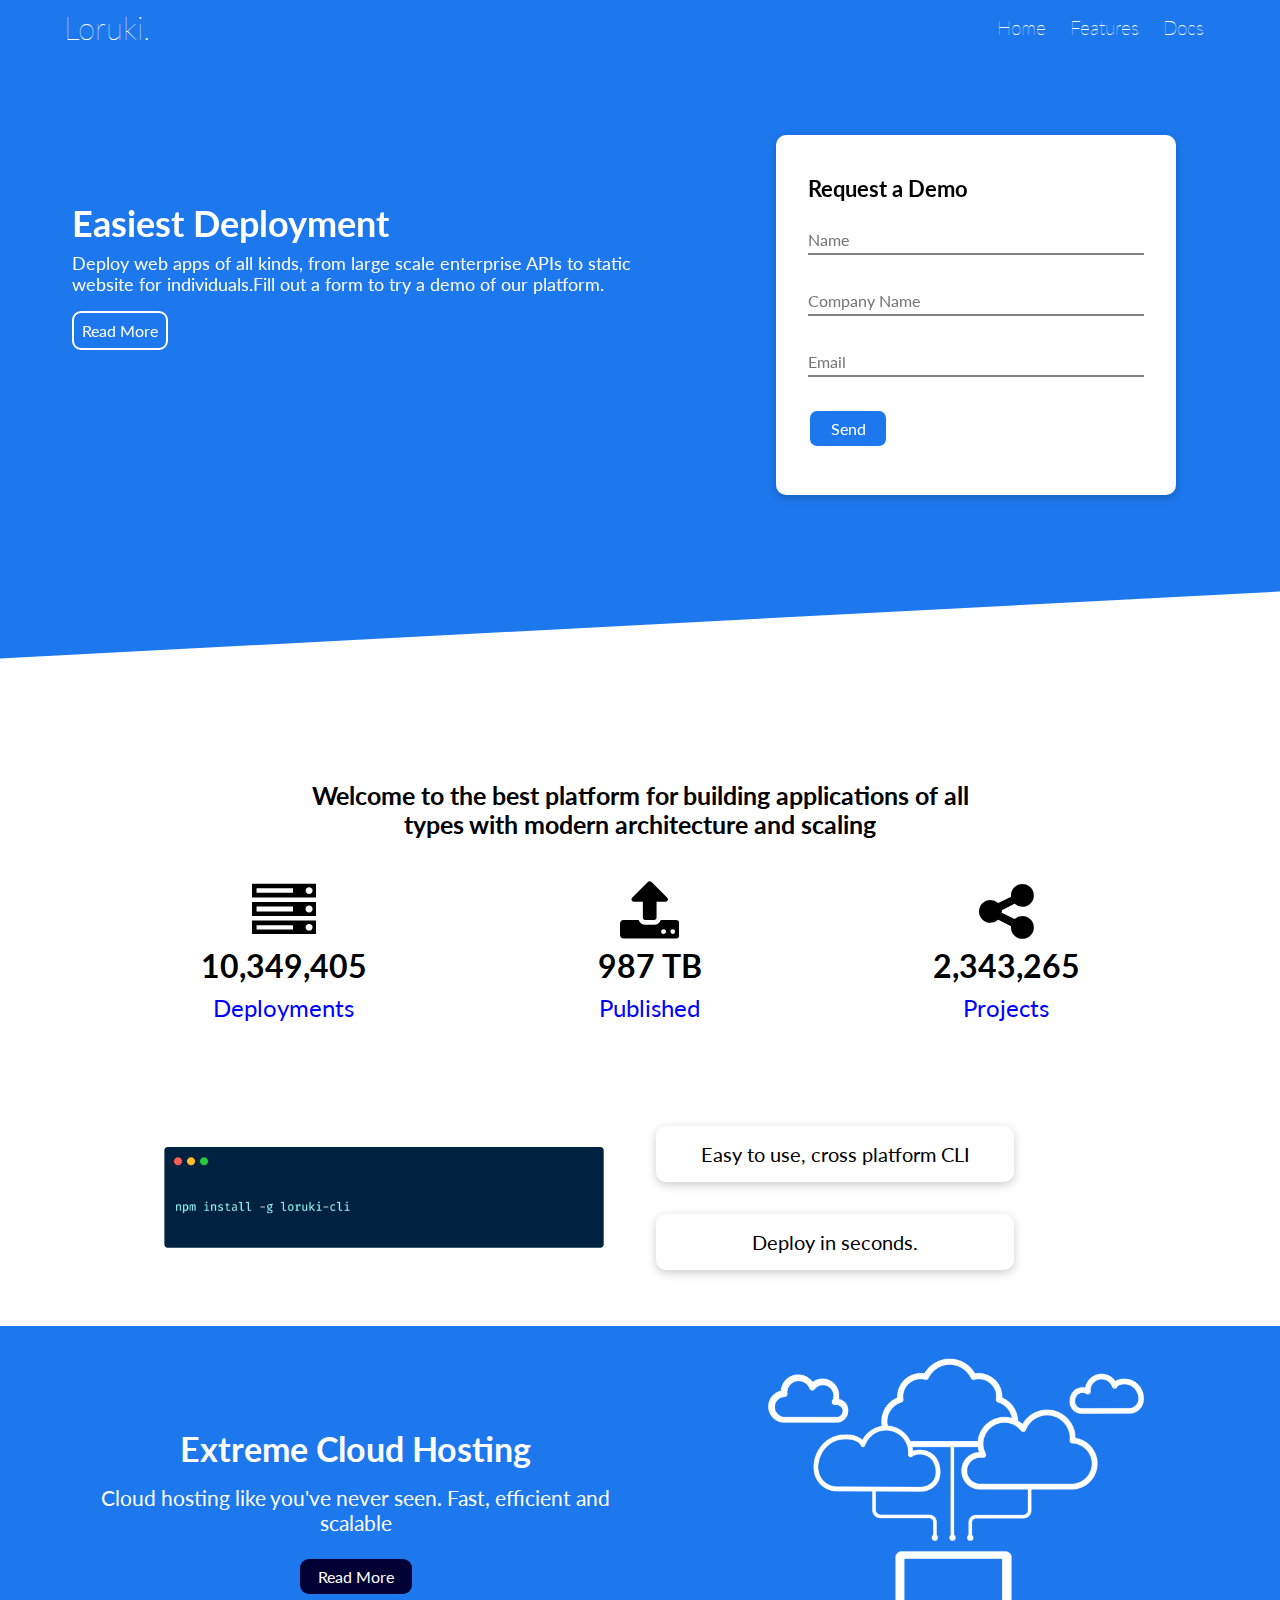
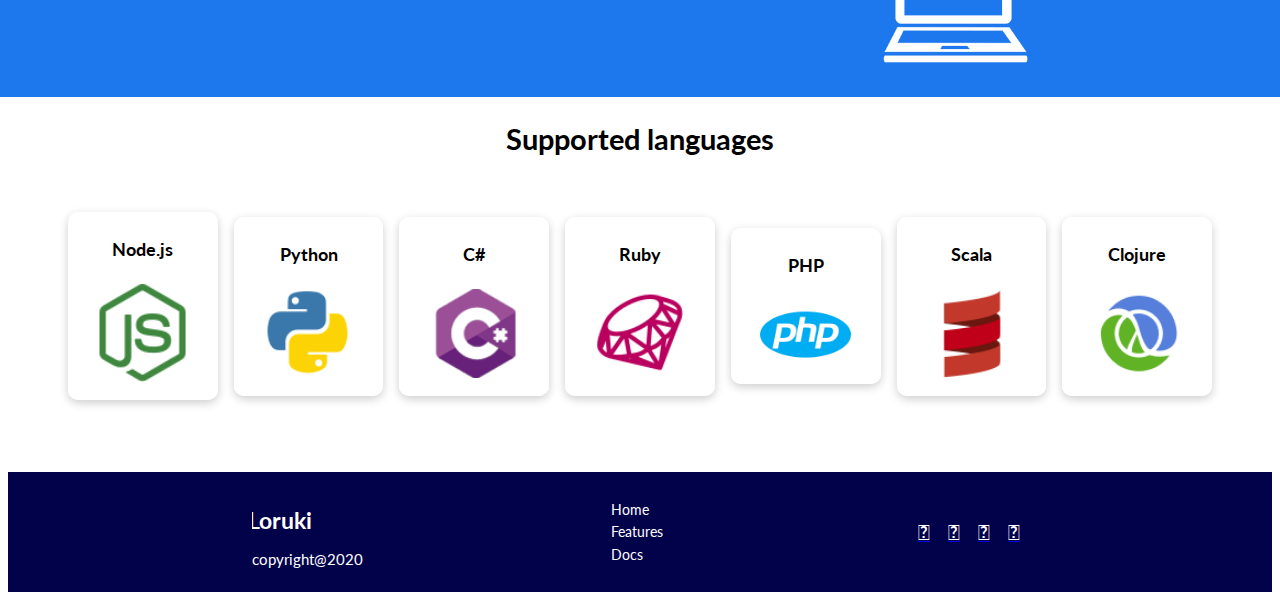
==== index.html @ 43713a14 "files added" ====
<!DOCTYPE html>
<html lang="en">

<head>
    <meta charset="UTF-8">
    <meta http-equiv="X-UA-Compatible" content="IE=edge">
    <meta name="viewport" content="width=device-width, initial-scale=1.0">
    <title>Loruki | Home</title>
    <link rel="stylesheet" href="https://cdnjs.cloudflare.com/ajax/libs/font-awesome/5.15.1/css/all.min.css"
        integrity="sha512-+4zCK9k+qNFUR5X+cKL9EIR+ZOhtIloNl9GIKS57V1MyNsYpYcUrUeQc9vNfzsWfV28IaLL3i96P9sdNyeRssA=="
        crossorigin="anonymous" />
    
    <link rel="stylesheet" href="style.css">
    <link rel="stylesheet" href="media.css">
    <link rel="stylesheet" href="https://unpkg.com/aos@next/dist/aos.css" />
    <link rel="stylesheet" href="https://cdnjs.cloudflare.com/ajax/libs/font-awesome/4.7.0/css/font-awesome.min.css">
</head>

<body>
    <nav class="navbar">
        <h3>Loruki.</h3>
        <ul>
            <li><a href="#">Home </a></li>
            <li><a href="#">Features</a></li>
            <li><a href="#">Docs</a></li>
        </ul>
    </nav>
    <section id="sec">
        <div class="sec-row">
            <div class="sec-col-1" data-aos="slide-right">
                <h2>Easiest Deployment</h2>
                <p>Deploy web apps of all kinds, from large scale enterprise APIs to static website
                    for individuals.Fill out a form to try a demo of our platform.
                </p>
                <input type="button" value="Read More" class="btn">
            </div>
            <div class="sec-col-2" data-aos="slide-left">
                <div class="forms">
                    <h2>
                        Request a Demo
                    </h2>
                    <input type="text" name="Name" placeholder="Name">
                    <input type="text" name="Comaplany Name" placeholder="Company Name">
                    <input type="email" name="Email" placeholder="Email">
                    <input type="button" value="Send" class="btn">
                </div>
            </div>
        </div>
    </section>

    <div class="number">
        <h4>Welcome to the best platform for building applications of all <br>types with modern architecture and scaling
        </h4>
        <div class="number-row">
            <div class="box">
                <i class="fa fa-server" aria-hidden="true"></i>
                <h3>10,349,405</h3>
                <p>Deployments</p>
            </div>
            <div class="box">

                <i class="fa fa-upload" aria-hidden="true"></i>
                <h3>987 TB</h3>
                <p>Published</p>
            </div>
            <div class="box">
                <i class="fa fa-share-alt" aria-hidden="true"></i>
                <h3>2,343,265</h3>
                <p class="text-secondary">Projects</p>
            </div>
        </div>
    </div>

    <div class="clients">
        <div class="cli-col-1">
            <img src="cli.png">
        </div>

        <div class="cli-col-2">
            <div class="box1">
                Easy to use, cross platform CLI
            </div>
            <div class="box1">
                Deploy in seconds.
            </div>
        </div>

    </div>

    <div class="cloud-row">
        <div class="cloud-col-1">
            <h1>Extreme Cloud Hosting</h1>
            <p>Cloud hosting like you've never seen. Fast, efficient and scalable</p>
            <input type="btn" value="Read More" class="btn btn2">
        </div>
        <div class="cloud-col-2">
            <img src="cloud.png">
        </div>
    </div>

    <div class="lang">
        <h2>Supported languages</h2>
        <div class="flexi">
            <div class="card" >
                <h4>Node.js</h4>
                <img src="node.png" alt="">
            </div>
            <div class="card">
                <h4>Python</h4>
                <img src="python.png" alt="">
              </div>
              <div class="card">
                <h4>C#</h4>
                <img src="csharp.png" alt="">
              </div>
              <div class="card">
                <h4>Ruby</h4>
                <img src="ruby.png" alt="">
              </div>
              <div class="card">
                <h4>PHP</h4>
                <img src="php.png" alt="">
              </div>
              <div class="card">
                <h4>Scala</h4>
                <img src="scala.png" alt="">
              </div>
              <div class="card">
                <h4>Clojure</h4>
                <img src="clojure.png" alt="">
              </div>
        </div>

        <div class="foot">
            <div class="head1">
                <h2>
                    Loruki
                </h2>
                <p>copyright@2020</p>
            </div>
            <div class="lists">
                <p>Home</p>
                <p>Features</p>
                <p>Docs</p>
    
            </div>
            <div class="logos">
                <a href="#"><i class="fab fa-github fa-2x"></i></a>
                <a href="#"><i class="fab fa-facebook fa-2x"></i></a>
                <a href="#"><i class="fab fa-instagram fa-2x"></i></a>
                <a href="#"><i class="fab fa-twitter fa-2x"></i></a>
            </div>
        </div>
        <script src="https://unpkg.com/aos@next/dist/aos.js"></script>
        <script>
          AOS.init({
              duration:1000,
          });
        </script>
</body>

</html>
---- style.css ----
@import url('https://fonts.googleapis.com/css2?family=Lato:wght@300&display=swap');
*{
    margin:0;
    padding:0;
    box-sizing: border-box;
    font-family: 'Lato', sans-serif;
    overflow-x: hidden;
   
}
html{
    font-size: 100%;
}
:root{
    --primary:rgb(29, 120, 238);
}
.navbar{
    display: flex;
    flex-direction: row;
    background-color: var(--primary);
    justify-content: space-between;
    padding:1rem 8rem;
    align-items: center;
    color:white;
}
.navbar h3{
    font-size: 3.9rem;
    font-weight: 100;
}
.navbar ul{
    display: flex;
}
.navbar ul li{
    list-style: none;
    margin:1rem 1.5rem;
    transition: all 0.9s ease;
}
.navbar ul li a{
    text-decoration: none;
    color:white;
    font-weight: 100;
    font-size: 2.4rem;
   
}
.navbar ul li :hover{
    border-bottom: 3px solid white;
}
#sec{
    background-color: var(--primary);
    color:white;
   height:70vh;
   position: relative;
    overflow: visible;
}

#sec::before{
    content: "";
    height:140px;
    width:100%;
    transform: skewY(-3deg);
    left:0;
    right:0;
    bottom:-80px;
    background-color:white;
    position: absolute;
}
.sec-row{
    display: flex;
    justify-content: center;
    align-items: center;
    overflow: visible;
    width:90%;
    padding:5rem 0rem;
    margin: auto;
    
}

.sec-col-1{
   
    flex-basis: 50%;
}
.sec-col-1 h2{
    font-size: 4.5rem;
    margin:1rem;
}
.sec-col-1 p{
    font-size: 2.2rem;
    margin:1rem;
}
.sec-col-1 >.btn{
    margin:1rem;
    width:12rem;
}
.sec-col-2{
    flex-basis: 50%;
    overflow: visible;
  
}
input[type="text"] ,input[type="email"]{
padding:0.5rem 0rem;
font-size: 2rem;
border: none;
width:100%;
border-bottom: 2px solid grey;
margin:2rem 0rem;
}
.btn{
padding:1rem 0rem;
font-size: 2rem;
width:10rem;
border:2px solid white;
margin: 1rem 0rem;
border-radius: 9px;
cursor: pointer;
color:white;
background-color: var(--primary);
transition: all 0.3s ease;

}
.btn:hover{
transform: scale(0.98);
}
.forms{
    background-color: white;
    color:black;
    padding:4rem;
    position: relative;
    top:5rem;
    left:17rem;
    width:50rem;
    overflow: hidden;
    height:45rem;
    box-shadow: 0 3px 10px rgb(0 0 0 / 20%);
    border-radius: 10px;
}
.forms h2{
    font-size: 2.8rem;
    margin:1rem 0rem;
}
.forms>.btn{
    margin:2rem 0rem;
}
.number{
    margin-top: 12rem;
    display: flex;
    flex-direction: column;
    justify-content: center;
    align-items: center;
}
.number h4{
    font-size: 3.1rem;
    text-align: center;
}
.number-row{
    display: flex;
    width:100%;
    flex-wrap: wrap;
    margin:2rem;
    justify-content: space-evenly;
    align-items: center;
}
.box{
  
    text-align: center;
    font-size: 2rem;
    padding: 2rem;
    margin: 1rem;
}
.box i{
    font-size: 8rem;
}
.box h3{
    font-size: 4rem;
}
.box p{
    font-size: 3rem;
    margin:1rem;
    color:blue;
}
.clients {
    display: flex;
    justify-content: space-between;
    align-items: center;
   
    width:80%;
    margin: 3rem auto;

}
.cli-col-1{
    flex-basis: 50%;
 
}
.cli-col-2{
    flex-basis: 50%;
    text-align: center;

}
.cli-col-1 img {
     width:100%;
}
.box1{
    box-shadow: 0px 3px 10px rgb(0 0 0 / 20%);
    padding:2rem;
    font-size: 2.5rem;
    border-radius: 10px;
    margin:4rem 2rem;
    width:70%;
}
.cloud-row{
    display: flex;
    background-color: var(--primary);
    justify-content: space-evenly;
    align-items: center;
    width:100%;
    padding:1rem;
    color:white;
}
.cloud-col-1{
    flex-basis: 45%;
   
    text-align: center;
}
.cloud-col-1 h1{
    font-size: 4.3rem;
    margin: 1rem 0rem;
}
.cloud-col-1 p{
    font-size: 2.6rem;
    margin: 2rem 0rem;
}
.cloud-col-1 >.btn{
    width:14rem;
    text-align: center;
    border: none;
    background-color: rgb(1, 1, 53);

}
.cloud-col-2{
    flex-basis: 40%;
    text-align: center;
    padding:1rem;
   
}
.cloud-col-2 img{
    text-align: center;
width:100%;
}

.lang{
    display: flex;
    padding: 2rem 1rem;
    flex-direction: column;
    justify-content: center;
    align-items: center;
}
.lang h2{
    font-size: 3.6rem;
    margin:1.2rem;
    margin-bottom:2rem;
}
.flexi{
    padding:4rem 1rem;
    display: flex;
    justify-content: center;
    align-items: center;
    width:100%;
    flex-wrap: wrap;
}
.card{
    width:12%;
   
    display: flex;
    flex-direction: column;
    justify-content: center;
    align-items: center;
    margin:1rem;
    padding:1rem;
    border: 2px solid white;
    cursor: pointer;
    border-radius: 10px;
  transition: all 0.3s ease;
    box-shadow: 0 3px 10px rgb(0 0 0 / 20%);
}

.card h4{
    font-size: 2.3rem;
    margin:1rem;
   
    padding:1rem;
}
.card img{
   margin:1rem;
    width:70%;
 
}

.foot{
    display: flex;
    justify-content: space-evenly;
    align-items: center;
    padding:3rem 0rem;
overflow: auto;
margin-top: 4rem;
    flex-wrap: wrap;
    position: relative;
    width:100%;
    background-color: rgb(2, 2, 75);
    color:white;
}
.head1, .lists{
    display: flex;
    flex-direction: column;
   
}
.head1 p{
    font-size: 1.9rem;
}
.head1 h2{
    font-size: 2.9rem;
    margin-left: -0.5rem;
}
.lists p{
  font-size: 1.7rem;
  margin:0.4rem;
}
.logos i{
    color:white;
    font-size: 2.7rem;
    margin:1rem;
}
---- media.css ----
@media only screen and (max-width:780px)
{
    html{
        font-size: 50%;
    }
    .navbar{
        flex-direction: column;
    }
    .sec-row, .cloud-row, .clients{
        flex-direction: column;
        text-align: center;
        justify-content: center;
        align-items: center;
        width:100%;
    }
    .forms{
        position: relative;
        

    }

    .foot{
        flex-direction: column;
        justify-content: center;
        align-items: center;
        text-align: center;
    }
    .head1, .lists, .logos{
        margin:2rem;
    }
#sec{
    height:auto;
}
    .sec-col-1,
    .sec-col-2,
    .cli-col-1,
    .cli-col-2,
    .cloud-col-1,
    .cloud-col-2
    {
        flex-basis: 100%;
        width:100%;
    }
    .flexi{
        flex-wrap: wrap;
    }
    .box1{
        margin: 4rem auto;
    }
}

@media only screen and (max-width:850px)
{
    html{
        font-size: 50%;
    }
}
@media only screen and (max-width:950px)
{
    html{
        font-size: 55%;
    }
}
@media only screen and (max-width:1050px)
{
    html{
        font-size: 58%;
    }
    .sec-row{
        width:100%;
    }
}
@media only screen and (max-width:1400px)
{
    html{
        font-size: 50%;
    }
}@media only screen and (max-width:500px)
{
    html{
        font-size: 45%;
    }
    .card , .box{
        width:100%;
        margin:2rem;
    }
    .card img{
        width:40%;
    }
    .forms{
        left:10rem;
    }
    
}
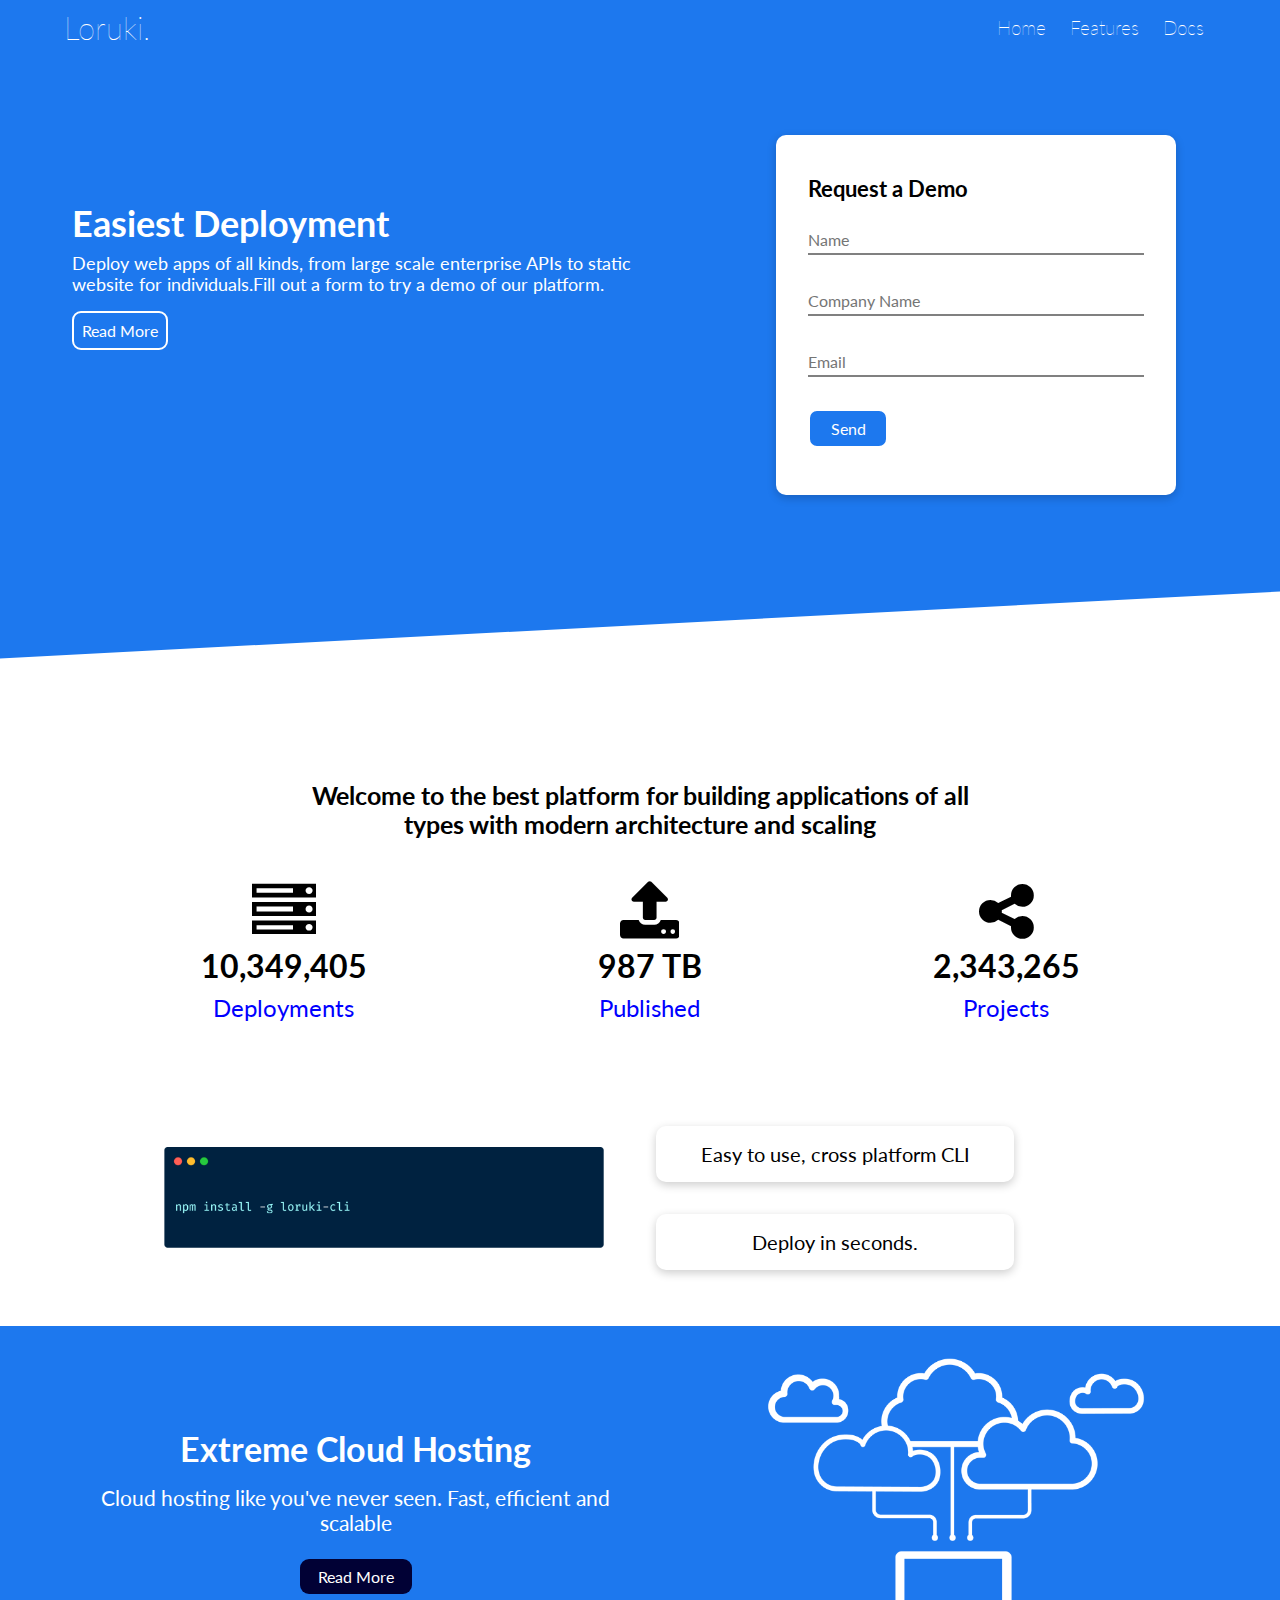
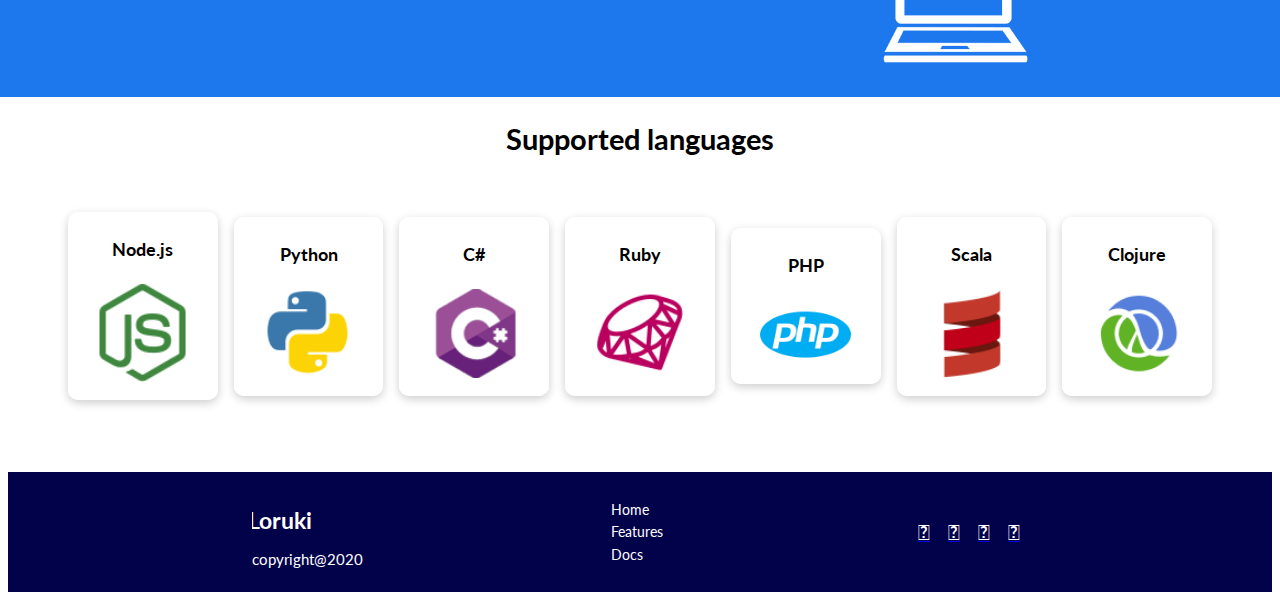
==== commit 6f2e6a84: "animation remove" ====
--- a/index.html
+++ b/index.html
@@ -12,7 +12,7 @@
     
     <link rel="stylesheet" href="style.css">
     <link rel="stylesheet" href="media.css">
-    <link rel="stylesheet" href="https://unpkg.com/aos@next/dist/aos.css" />
+    
     <link rel="stylesheet" href="https://cdnjs.cloudflare.com/ajax/libs/font-awesome/4.7.0/css/font-awesome.min.css">
 </head>
 
--- a/style.css
+++ b/style.css
@@ -280,7 +280,9 @@
   transition: all 0.3s ease;
     box-shadow: 0 3px 10px rgb(0 0 0 / 20%);
 }
-
+.card:hover{
+    transform: translateY(-40px);
+}
 .card h4{
     font-size: 2.3rem;
     margin:1rem;
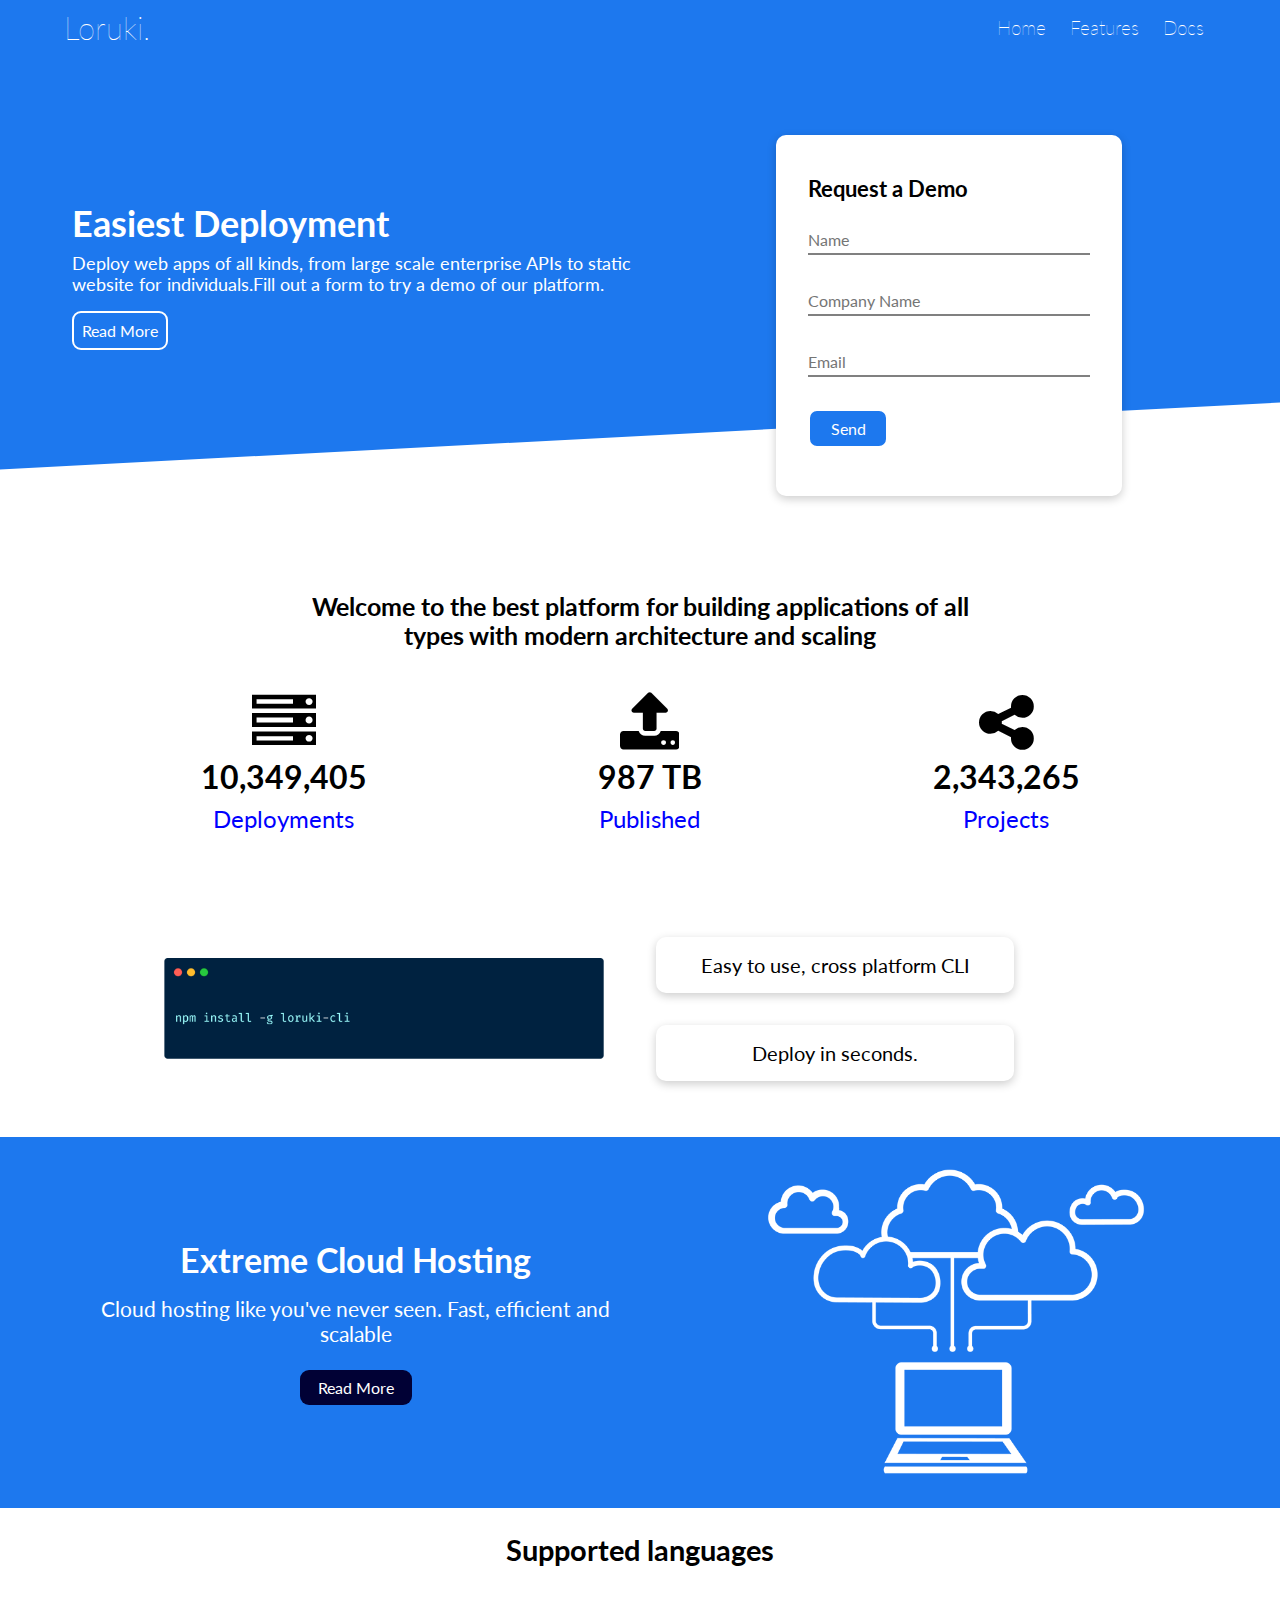
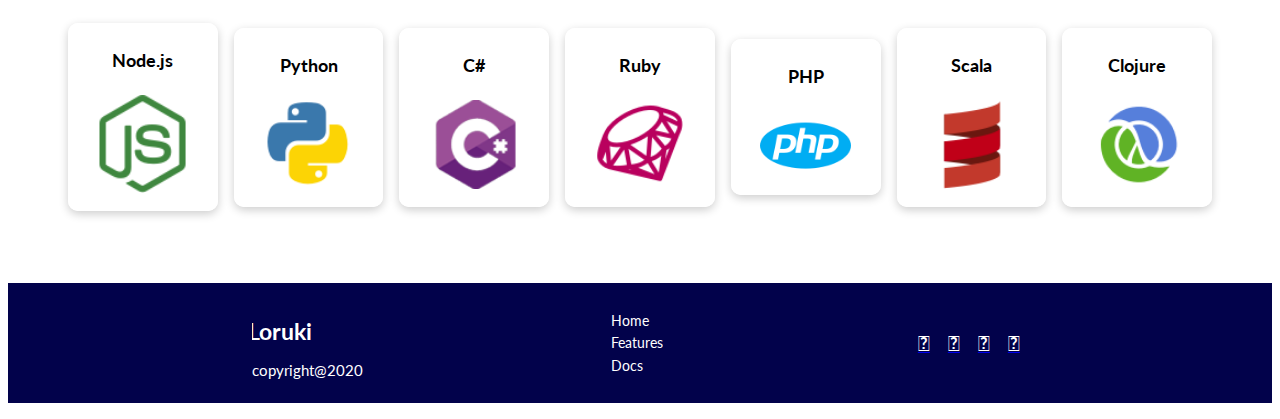
==== commit 0c0e0800: "link feature" ====
--- a/index.html
+++ b/index.html
@@ -20,21 +20,21 @@
     <nav class="navbar">
         <h3>Loruki.</h3>
         <ul>
-            <li><a href="#">Home </a></li>
-            <li><a href="#">Features</a></li>
-            <li><a href="#">Docs</a></li>
+            <li><a href="index.html">Home </a></li>
+            <li><a href="features.html">Features</a></li>
+            <li><a href="docs.html">Docs</a></li>
         </ul>
     </nav>
     <section id="sec">
         <div class="sec-row">
-            <div class="sec-col-1" data-aos="slide-right">
+            <div class="sec-col-1">
                 <h2>Easiest Deployment</h2>
                 <p>Deploy web apps of all kinds, from large scale enterprise APIs to static website
                     for individuals.Fill out a form to try a demo of our platform.
                 </p>
                 <input type="button" value="Read More" class="btn">
             </div>
-            <div class="sec-col-2" data-aos="slide-left">
+            <div class="sec-col-2" >
                 <div class="forms">
                     <h2>
                         Request a Demo
--- a/style.css
+++ b/style.css
@@ -126,9 +126,9 @@
     position: relative;
     top:5rem;
     left:17rem;
-    width:50rem;
+    width:60%;
     overflow: hidden;
-    height:45rem;
+    height:45%;
     box-shadow: 0 3px 10px rgb(0 0 0 / 20%);
     border-radius: 10px;
 }
@@ -281,7 +281,7 @@
     box-shadow: 0 3px 10px rgb(0 0 0 / 20%);
 }
 .card:hover{
-    transform: translateY(-40px);
+    transform: translateY(-30px);
 }
 .card h4{
     font-size: 2.3rem;
--- a/media.css
+++ b/media.css
@@ -16,7 +16,7 @@
     .forms{
         position: relative;
         
-
+left:14rem;
     }
 
     .foot{
@@ -66,14 +66,16 @@
     html{
         font-size: 58%;
     }
-    .sec-row{
-        width:100%;
-    }
+ 
+
 }
 @media only screen and (max-width:1400px)
 {
     html{
         font-size: 50%;
+    }
+    #sec{
+        height:45%;
     }
 }@media only screen and (max-width:500px)
 {
@@ -91,4 +93,8 @@
         left:10rem;
     }
     
-}+}
+@media only screen and (max-width:400px)
+{
+
+}
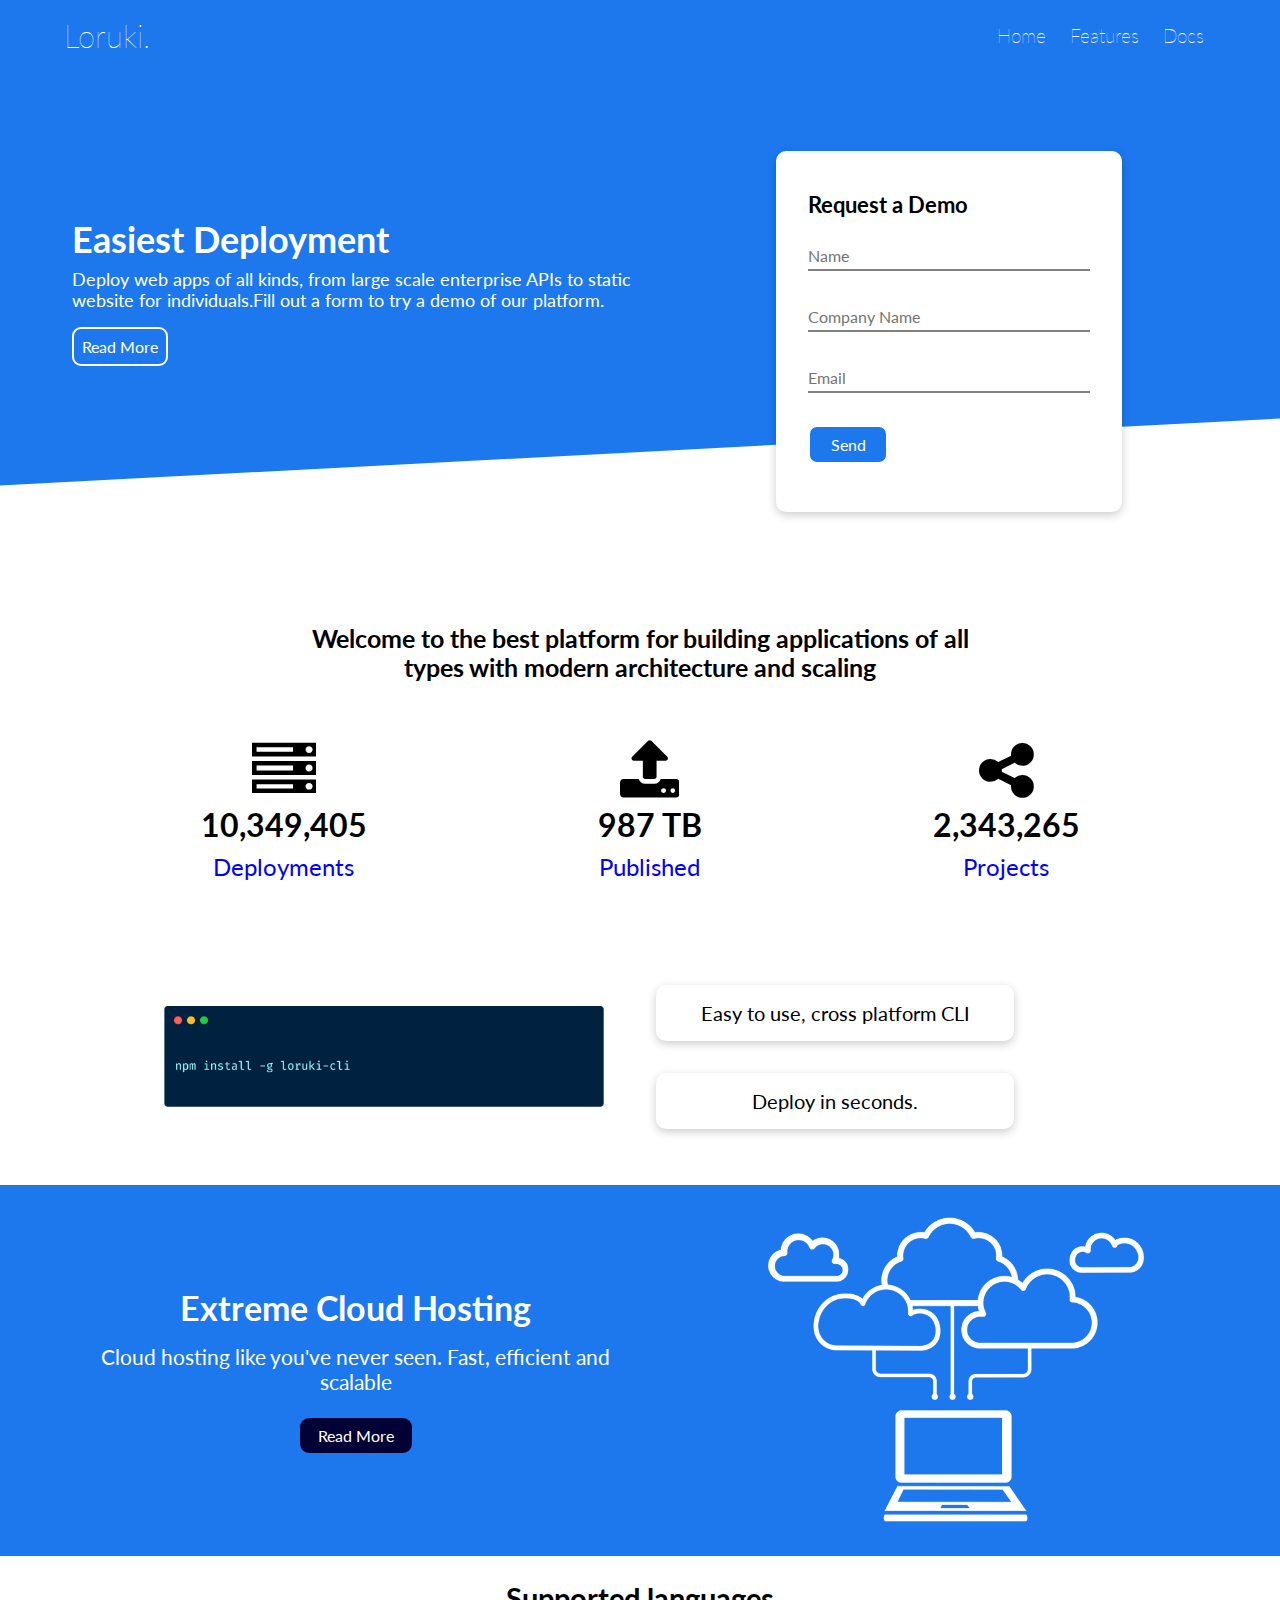
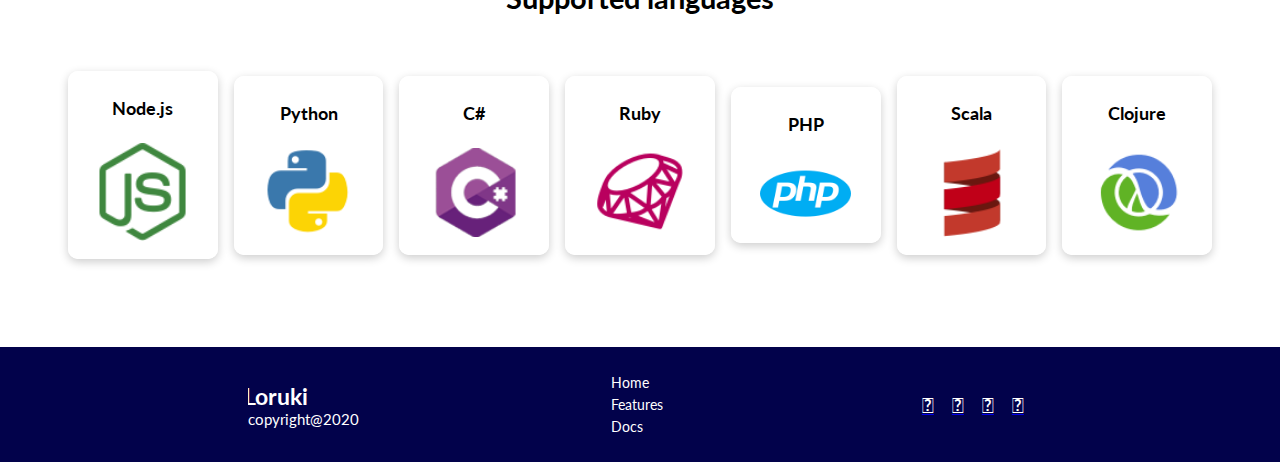
==== commit 22554b28: "footer and number h4 changes" ====
--- a/index.html
+++ b/index.html
@@ -98,7 +98,9 @@
         </div>
     </div>
 
-    <div class="lang">
+<div class="lang">
+
+
         <h2>Supported languages</h2>
         <div class="flexi">
             <div class="card" >
@@ -130,7 +132,7 @@
                 <img src="clojure.png" alt="">
               </div>
         </div>
-
+    </div>
         <div class="foot">
             <div class="head1">
                 <h2>
@@ -151,6 +153,7 @@
                 <a href="#"><i class="fab fa-twitter fa-2x"></i></a>
             </div>
         </div>
+      
         <script src="https://unpkg.com/aos@next/dist/aos.js"></script>
         <script>
           AOS.init({
--- a/style.css
+++ b/style.css
@@ -28,10 +28,11 @@
 }
 .navbar ul{
     display: flex;
+    
 }
 .navbar ul li{
     list-style: none;
-    margin:1rem 1.5rem;
+    margin:2rem 1.5rem;
     transition: all 0.9s ease;
 }
 .navbar ul li a{
@@ -42,7 +43,8 @@
    
 }
 .navbar ul li :hover{
-    border-bottom: 3px solid white;
+    border-bottom: 1px solid white;
+    
 }
 #sec{
     background-color: var(--primary);
@@ -148,6 +150,7 @@
 }
 .number h4{
     font-size: 3.1rem;
+    padding:2rem;
     text-align: center;
 }
 .number-row{
@@ -300,10 +303,10 @@
     justify-content: space-evenly;
     align-items: center;
     padding:3rem 0rem;
-overflow: auto;
-margin-top: 4rem;
+
+    margin-top: 4rem;
     flex-wrap: wrap;
-    position: relative;
+ 
     width:100%;
     background-color: rgb(2, 2, 75);
     color:white;
@@ -328,4 +331,7 @@
     color:white;
     font-size: 2.7rem;
     margin:1rem;
+}
+.logos i:hover{
+    color:var(--primary);
 }--- a/media.css
+++ b/media.css
@@ -5,6 +5,10 @@
     }
     .navbar{
         flex-direction: column;
+    }
+    .navbar ul{
+        background-color: rgb(78, 163, 219);
+        overflow:auto;
     }
     .sec-row, .cloud-row, .clients{
         flex-direction: column;
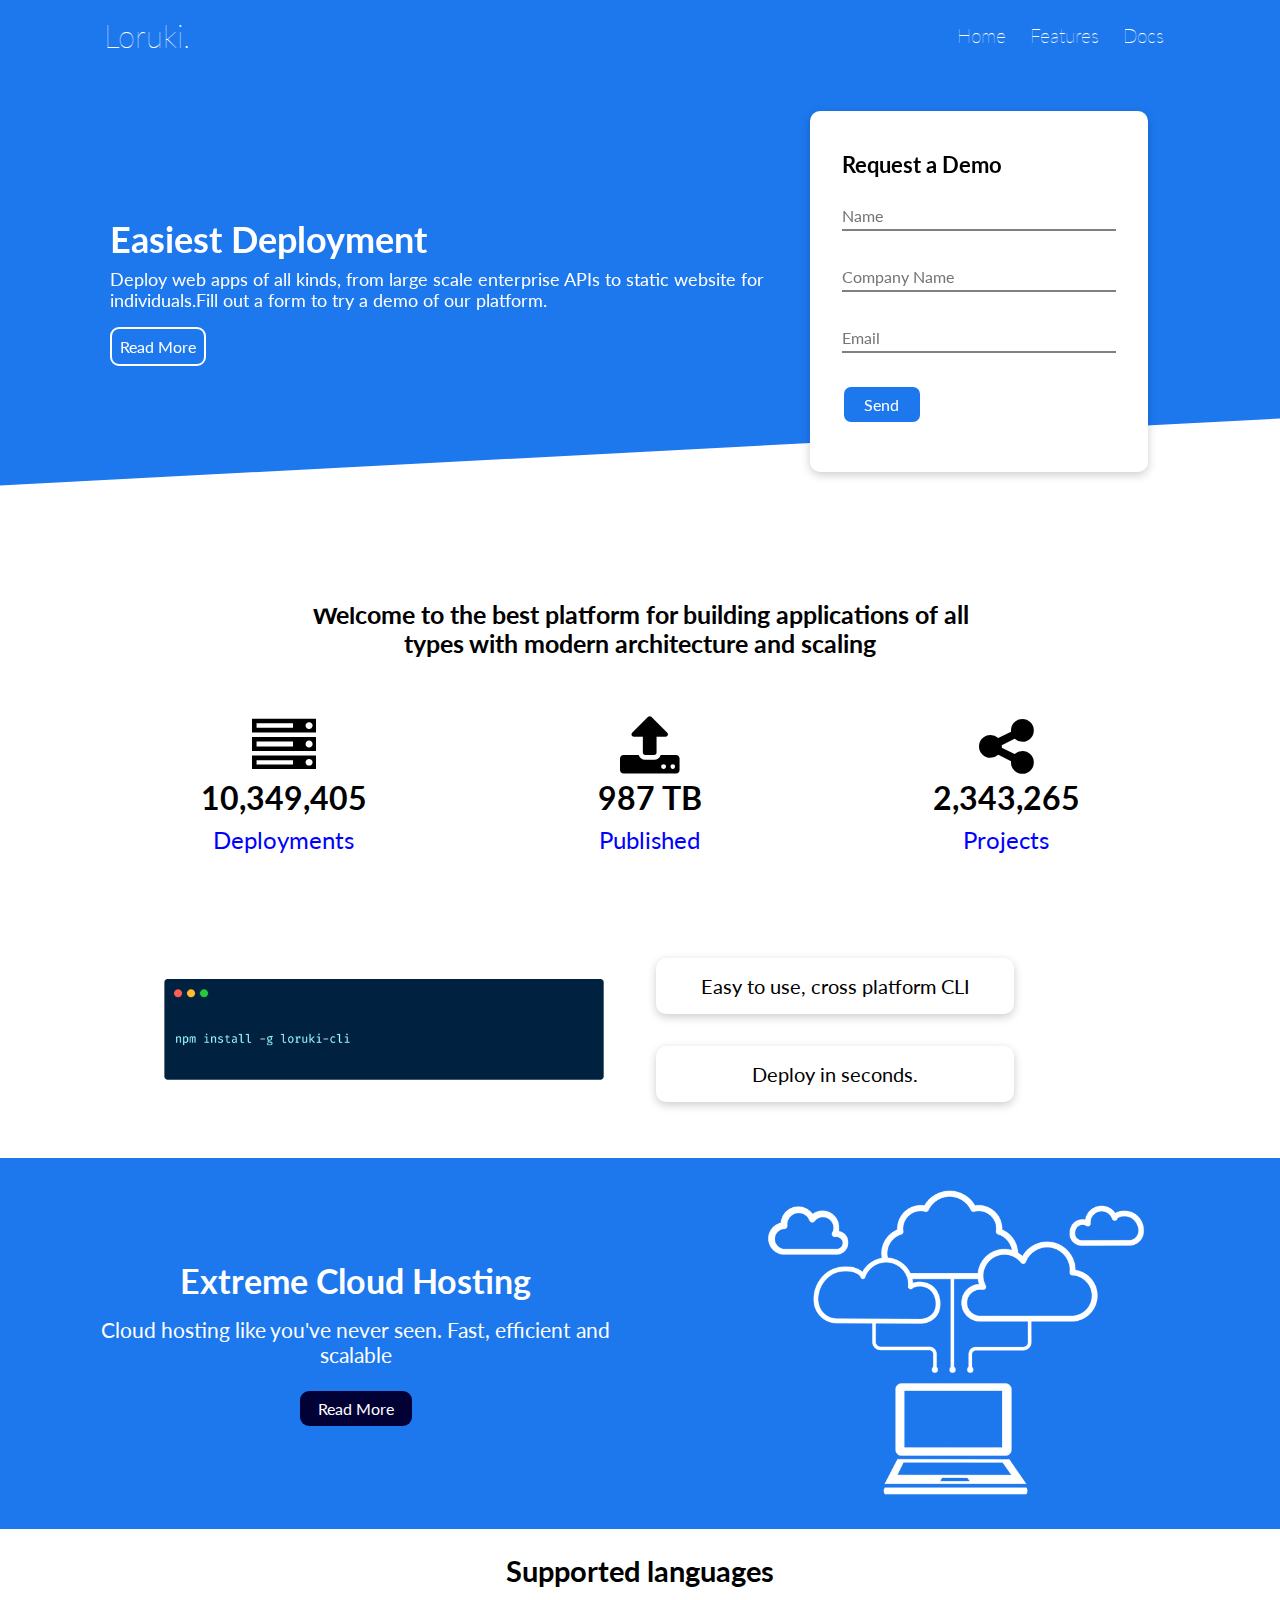
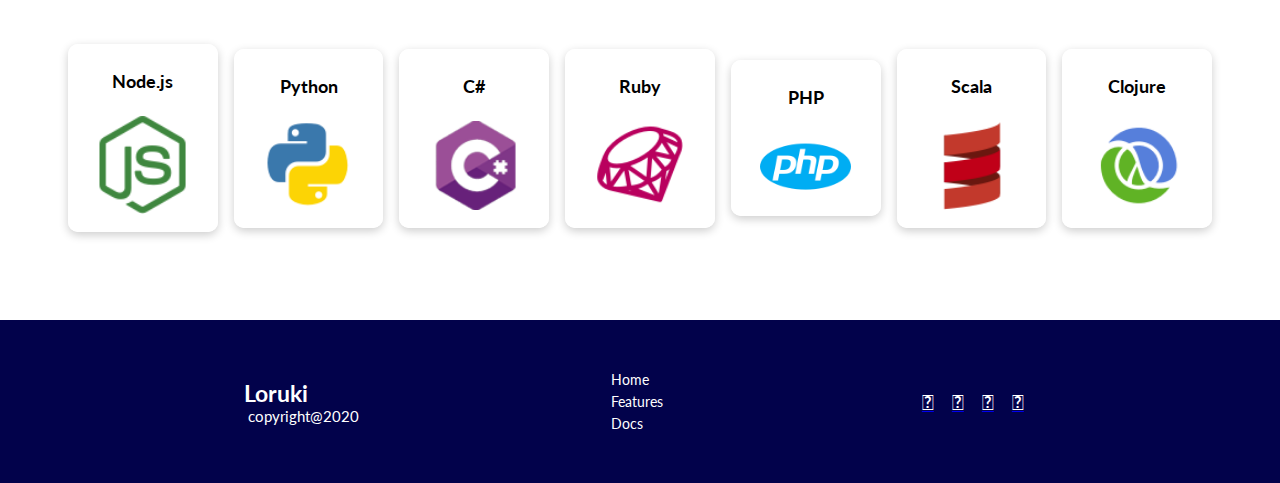
==== commit df8df522: "animation added" ====
--- a/index.html
+++ b/index.html
@@ -9,7 +9,7 @@
     <link rel="stylesheet" href="https://cdnjs.cloudflare.com/ajax/libs/font-awesome/5.15.1/css/all.min.css"
         integrity="sha512-+4zCK9k+qNFUR5X+cKL9EIR+ZOhtIloNl9GIKS57V1MyNsYpYcUrUeQc9vNfzsWfV28IaLL3i96P9sdNyeRssA=="
         crossorigin="anonymous" />
-    
+        <link rel="stylesheet" href="https://unpkg.com/aos@next/dist/aos.css" />
     <link rel="stylesheet" href="style.css">
     <link rel="stylesheet" href="media.css">
     
@@ -27,14 +27,14 @@
     </nav>
     <section id="sec">
         <div class="sec-row">
-            <div class="sec-col-1">
+            <div class="sec-col-1" data-aos="slide-right">
                 <h2>Easiest Deployment</h2>
                 <p>Deploy web apps of all kinds, from large scale enterprise APIs to static website
                     for individuals.Fill out a form to try a demo of our platform.
                 </p>
                 <input type="button" value="Read More" class="btn">
             </div>
-            <div class="sec-col-2" >
+            <div class="sec-col-2" data-aos="slide-left" >
                 <div class="forms">
                     <h2>
                         Request a Demo
--- a/style.css
+++ b/style.css
@@ -4,7 +4,7 @@
     padding:0;
     box-sizing: border-box;
     font-family: 'Lato', sans-serif;
-    overflow-x: hidden;
+  
    
 }
 html{
@@ -18,7 +18,7 @@
     flex-direction: row;
     background-color: var(--primary);
     justify-content: space-between;
-    padding:1rem 8rem;
+    padding:1rem 13rem;
     align-items: center;
     color:white;
 }
@@ -50,6 +50,7 @@
     background-color: var(--primary);
     color:white;
    height:70vh;
+   width:100%;
    position: relative;
     overflow: visible;
 }
@@ -70,7 +71,7 @@
     justify-content: center;
     align-items: center;
     overflow: visible;
-    width:90%;
+    width:84%;
     padding:5rem 0rem;
     margin: auto;
     
@@ -78,7 +79,8 @@
 
 .sec-col-1{
    
-    flex-basis: 50%;
+    flex-basis: 63%;
+   
 }
 .sec-col-1 h2{
     font-size: 4.5rem;
@@ -93,7 +95,8 @@
     width:12rem;
 }
 .sec-col-2{
-    flex-basis: 50%;
+    flex-basis: 37%;
+  
     overflow: visible;
   
 }
@@ -124,11 +127,10 @@
 .forms{
     background-color: white;
     color:black;
-    padding:4rem;
+    padding:4rem ;
     position: relative;
-    top:5rem;
-    left:17rem;
-    width:60%;
+  margin:auto;
+    width:85%;
     overflow: hidden;
     height:45%;
     box-shadow: 0 3px 10px rgb(0 0 0 / 20%);
@@ -142,7 +144,7 @@
     margin:2rem 0rem;
 }
 .number{
-    margin-top: 12rem;
+    margin-top: 9rem;
     display: flex;
     flex-direction: column;
     justify-content: center;
@@ -302,7 +304,7 @@
     display: flex;
     justify-content: space-evenly;
     align-items: center;
-    padding:3rem 0rem;
+    padding:6rem 0rem;
 
     margin-top: 4rem;
     flex-wrap: wrap;
--- a/media.css
+++ b/media.css
@@ -20,9 +20,16 @@
     .forms{
         position: relative;
         
-left:14rem;
+        left:14rem;
+    }
+    .sec-row{
+        padding-left:2rem;
+        padding-right: 2rem;
     }
 
+    .cloud-col-2 img{
+        width:50%;
+    }
     .foot{
         flex-direction: column;
         justify-content: center;
@@ -50,6 +57,13 @@
     }
     .box1{
         margin: 4rem auto;
+    }
+    .forms{
+        left:0rem;
+        width:50%;
+        top:2rem;
+        margin:auto;
+        height: 60%;
     }
 }
 
@@ -94,8 +108,10 @@
         width:40%;
     }
     .forms{
-        left:10rem;
+        width:80%;
+        top:2rem;
     }
+    
     
 }
 @media only screen and (max-width:400px)
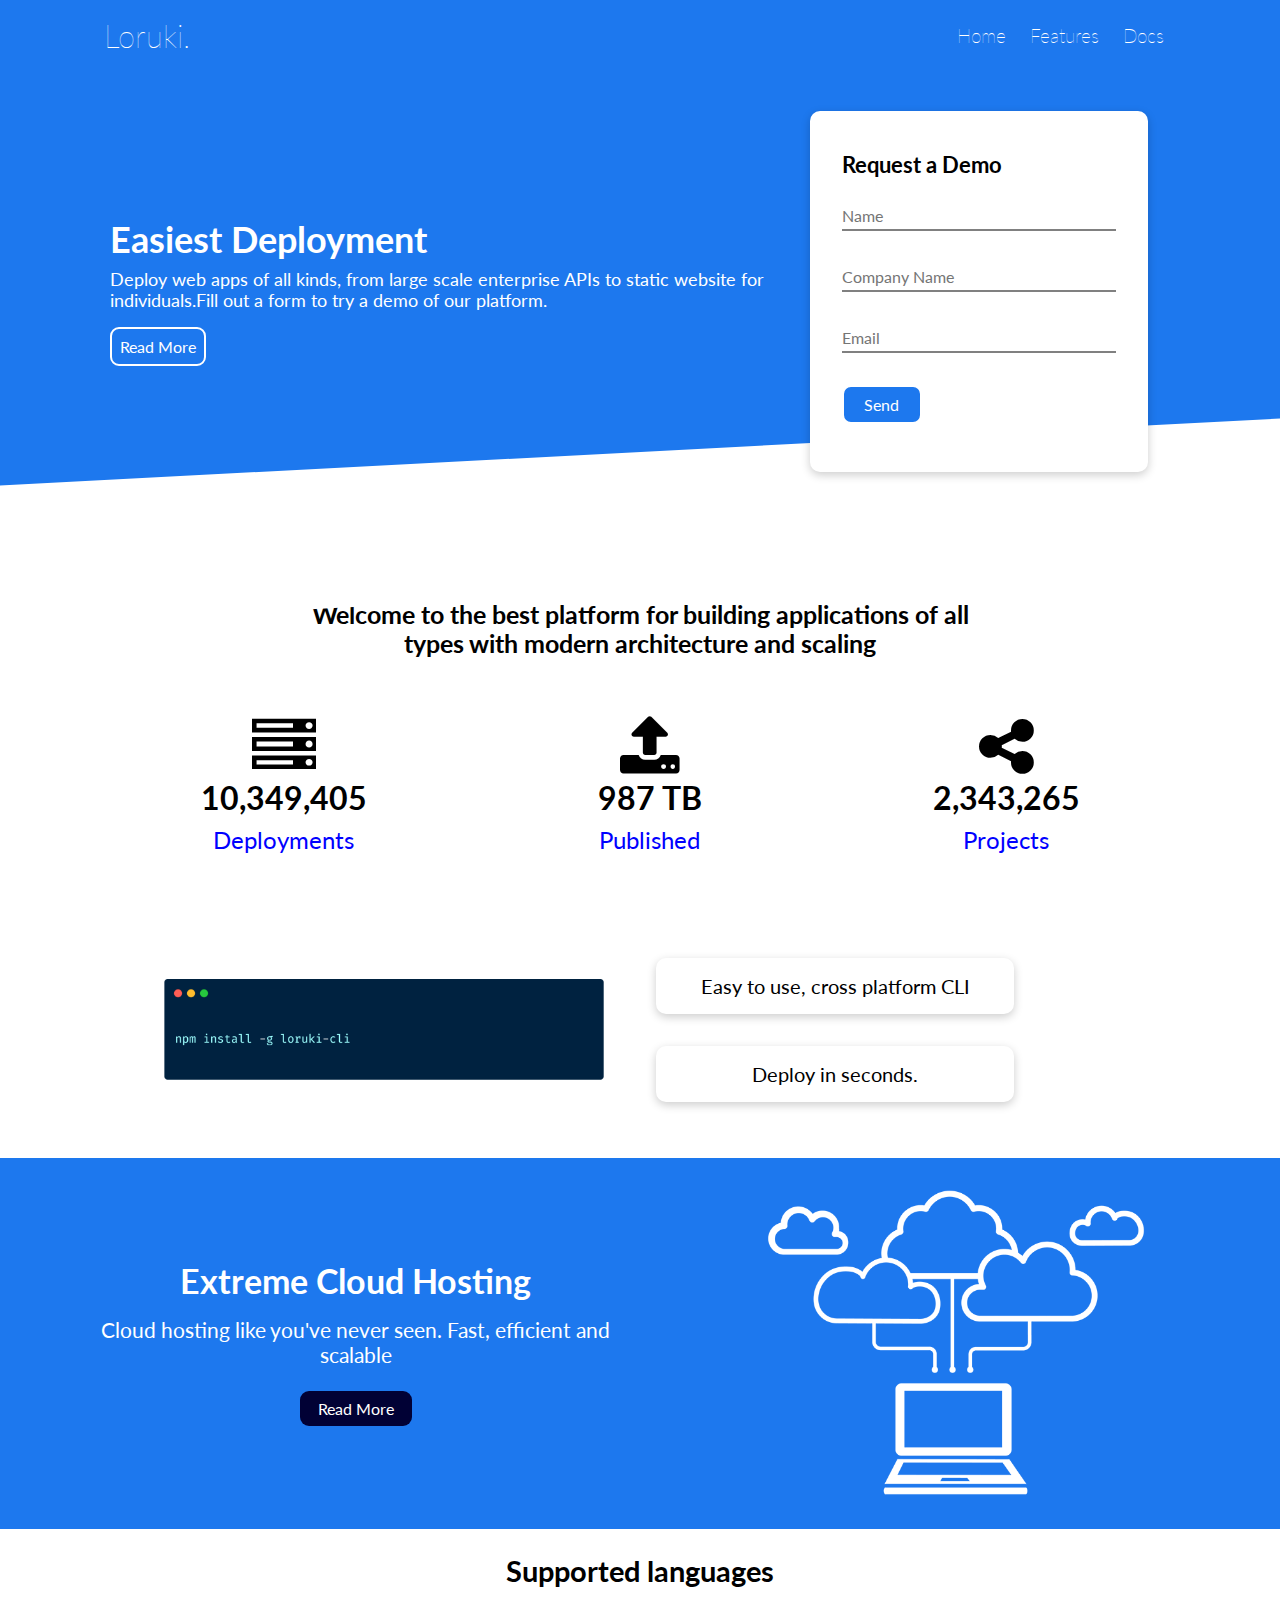
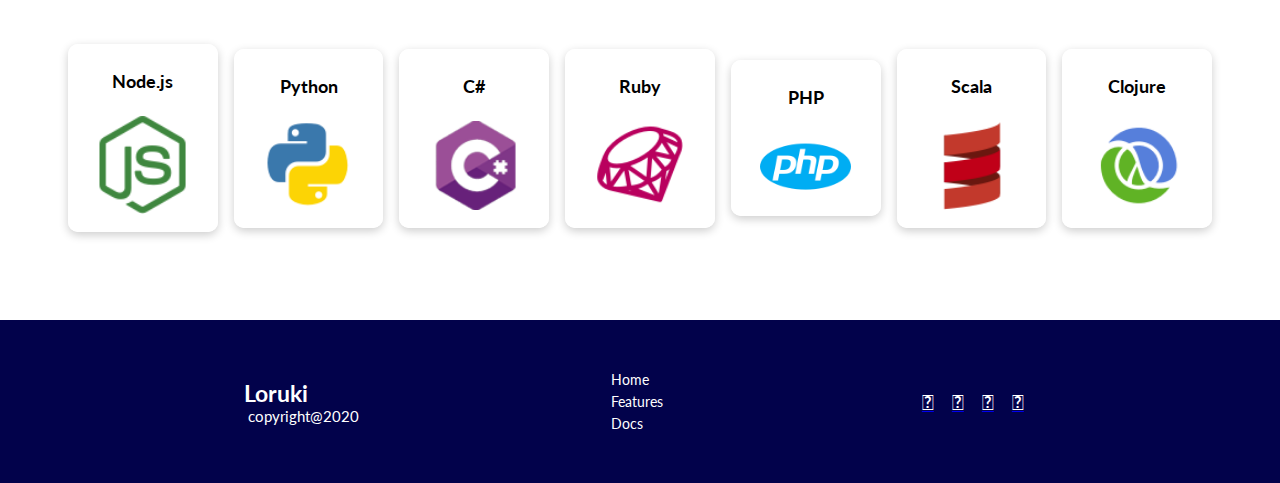
==== commit ad0bfbb9: "animated hta di" ====
--- a/index.html
+++ b/index.html
@@ -27,14 +27,14 @@
     </nav>
     <section id="sec">
         <div class="sec-row">
-            <div class="sec-col-1" data-aos="slide-right">
+            <div class="sec-col-1" >
                 <h2>Easiest Deployment</h2>
                 <p>Deploy web apps of all kinds, from large scale enterprise APIs to static website
                     for individuals.Fill out a form to try a demo of our platform.
                 </p>
                 <input type="button" value="Read More" class="btn">
             </div>
-            <div class="sec-col-2" data-aos="slide-left" >
+            <div class="sec-col-2"  >
                 <div class="forms">
                     <h2>
                         Request a Demo
--- a/media.css
+++ b/media.css
@@ -1,3 +1,22 @@
+@media only screen and (max-width:500px)
+{
+    html{
+        font-size: 45%;
+    }
+    .card , .box{
+        width:100%;
+        margin:2rem;
+    }
+    .card img{
+        width:40%;
+    }
+    .forms{
+        width:80%;
+        top:2rem;
+    }
+    
+    
+}
 @media only screen and (max-width:780px)
 {
     html{
@@ -19,7 +38,7 @@
     }
     .forms{
         position: relative;
-        
+        width:100%;
         left:14rem;
     }
     .sec-row{
@@ -60,7 +79,7 @@
     }
     .forms{
         left:0rem;
-        width:50%;
+        width:100%;
         top:2rem;
         margin:auto;
         height: 60%;
@@ -87,7 +106,7 @@
  
 
 }
-@media only screen and (max-width:1400px)
+@media only screen and (max-width:2100px)
 {
     html{
         font-size: 50%;
@@ -95,26 +114,5 @@
     #sec{
         height:45%;
     }
-}@media only screen and (max-width:500px)
-{
-    html{
-        font-size: 45%;
-    }
-    .card , .box{
-        width:100%;
-        margin:2rem;
-    }
-    .card img{
-        width:40%;
-    }
-    .forms{
-        width:80%;
-        top:2rem;
-    }
-    
-    
 }
-@media only screen and (max-width:400px)
-{
 
-}
